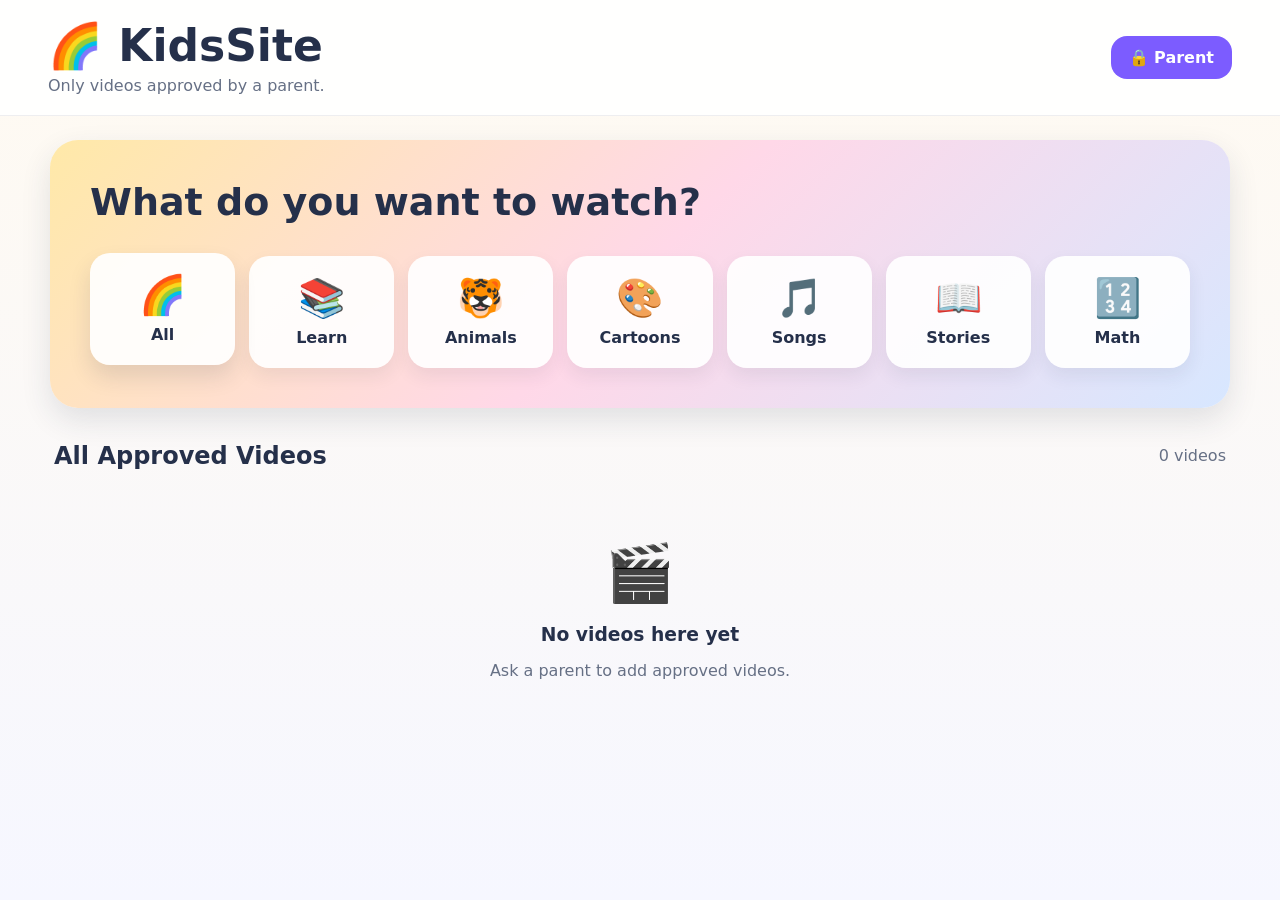
==== index.html @ f69fe959 "Add files via upload" ====
<!DOCTYPE html>
<html lang="en">
<head>
  <meta charset="UTF-8" />
  <meta name="viewport" content="width=device-width, initial-scale=1.0" />
  <meta name="theme-color" content="#7c5cff" />
  <meta name="referrer" content="strict-origin-when-cross-origin" />
  <title>KidsSite</title>
  <link rel="stylesheet" href="style.css" />
</head>
<body>
  <header class="topbar">
    <div>
      <h1>🌈 KidsSite</h1>
      <p>Only videos approved by a parent.</p>
    </div>
    <button id="parentBtn" class="parent-btn">🔒 Parent</button>
  </header>

  <main>
    <section class="hero">
      <h2>What do you want to watch?</h2>
      <div class="categories" id="categories"></div>
    </section>

    <section>
      <div class="section-heading">
        <h2 id="sectionTitle">All Approved Videos</h2>
        <span id="videoCount"></span>
      </div>
      <div class="video-grid" id="videoGrid"></div>
      <div id="emptyState" class="empty-state hidden">
        <div class="empty-icon">🎬</div>
        <h3>No videos here yet</h3>
        <p>Ask a parent to add approved videos.</p>
      </div>
    </section>
  </main>

  <div id="playerModal" class="modal hidden" aria-hidden="true">
    <div class="modal-card player-card">
      <div class="player-top">
        <div>
          <strong id="playerTitle">Video</strong>
          <div id="timerLabel" class="timer-label">⏱️ Timer: Off</div>
        </div>
        <button id="closePlayer" class="icon-btn">✕</button>
      </div>
      <div class="video-wrap">
        <iframe
          id="playerFrame"
          src=""
          title="Approved kids video"
          frameborder="0"
          allow="accelerometer; autoplay; clipboard-write; encrypted-media; gyroscope; picture-in-picture; web-share"
          referrerpolicy="strict-origin-when-cross-origin"
          allowfullscreen></iframe>
      </div>
      <button id="homeBtn" class="big-home-btn">🏠 Go Home</button>
    </div>
  </div>

  <div id="parentModal" class="modal hidden" aria-hidden="true">
    <div class="modal-card parent-card">
      <div class="modal-title-row">
        <h2>Parent Mode</h2>
        <button id="closeParent" class="icon-btn">✕</button>
      </div>

      <div id="pinGate">
        <p>Enter the parent PIN.</p>
        <input id="pinInput" type="password" inputmode="numeric" maxlength="6" placeholder="PIN" />
        <button id="unlockBtn" class="primary-btn">Unlock</button>
        <p class="small-note">Default PIN for this first version: <strong>1234</strong></p>
      </div>

      <div id="parentPanel" class="hidden">
        <div class="panel-block">
          <h3>➕ Add approved video</h3>
          <label>Video title
            <input id="videoTitleInput" type="text" placeholder="e.g. Learn Colours" />
          </label>
          <label>YouTube link
            <input id="videoUrlInput" type="url" placeholder="https://www.youtube.com/watch?v=..." />
          </label>
          <label>Category
            <select id="videoCategoryInput"></select>
          </label>
          <button id="addVideoBtn" class="primary-btn">Add Video</button>
          <p id="addMessage" class="status-text"></p>
        </div>

        <div class="panel-block">
          <h3>⏱️ Viewing timer</h3>
          <div class="timer-options">
            <button class="timer-option" data-minutes="0">Off</button>
            <button class="timer-option" data-minutes="15">15 min</button>
            <button class="timer-option" data-minutes="30">30 min</button>
            <button class="timer-option" data-minutes="45">45 min</button>
            <button class="timer-option" data-minutes="60">60 min</button>
          </div>
          <p class="small-note">When time runs out, video playback closes and KidsSite locks viewing until a parent resets the timer.</p>
        </div>

        <div class="panel-block">
          <h3>🗑️ Manage approved videos</h3>
          <div id="manageList" class="manage-list"></div>
        </div>

        <div class="panel-block">
          <h3>🔑 Change PIN</h3>
          <input id="newPinInput" type="password" inputmode="numeric" maxlength="6" placeholder="New 4–6 digit PIN" />
          <button id="changePinBtn" class="secondary-btn">Change PIN</button>
          <p id="pinMessage" class="status-text"></p>
        </div>
      </div>
    </div>
  </div>

  <div id="timeUpOverlay" class="time-up hidden">
    <div class="time-up-card">
      <div class="time-up-icon">🌙</div>
      <h2>Screen time finished</h2>
      <p>Ask a parent when you're ready to watch again.</p>
      <button id="parentUnlockFromTimeUp" class="parent-btn">🔒 Parent</button>
    </div>
  </div>

  <script src="script.js"></script>
</body>
</html>
---- style.css ----
:root {
  --bg: #fffaf1;
  --card: #ffffff;
  --text: #25304a;
  --muted: #667085;
  --primary: #7c5cff;
  --primary-dark: #6546e8;
  --shadow: 0 12px 30px rgba(37, 48, 74, 0.12);
}

* { box-sizing: border-box; }
body {
  margin: 0;
  font-family: ui-rounded, "Arial Rounded MT Bold", system-ui, -apple-system, BlinkMacSystemFont, "Segoe UI", sans-serif;
  background: linear-gradient(180deg, #fffaf1 0%, #f6f7ff 100%);
  color: var(--text);
  min-height: 100vh;
}
button, input, select { font: inherit; }
button { cursor: pointer; }

.topbar {
  display: flex;
  align-items: center;
  justify-content: space-between;
  gap: 20px;
  padding: 20px clamp(18px, 4vw, 48px);
  background: rgba(255,255,255,0.9);
  backdrop-filter: blur(10px);
  position: sticky;
  top: 0;
  z-index: 20;
  border-bottom: 1px solid rgba(37,48,74,.08);
}
.topbar h1 { margin: 0; font-size: clamp(28px, 5vw, 44px); }
.topbar p { margin: 4px 0 0; color: var(--muted); }
.parent-btn, .primary-btn, .secondary-btn, .big-home-btn {
  border: 0;
  border-radius: 16px;
  padding: 12px 18px;
  font-weight: 800;
}
.parent-btn, .primary-btn, .big-home-btn { background: var(--primary); color: white; }
.parent-btn:hover, .primary-btn:hover, .big-home-btn:hover { background: var(--primary-dark); }
.secondary-btn { background: #eef0ff; color: #4435a8; }

main { width: min(1180px, calc(100% - 28px)); margin: 0 auto; padding: 24px 0 60px; }
.hero {
  background: linear-gradient(135deg, #ffe9a8, #ffd8e8, #d7e7ff);
  border-radius: 28px;
  padding: clamp(22px, 5vw, 40px);
  box-shadow: var(--shadow);
  margin-bottom: 34px;
}
.hero h2 { margin-top: 0; font-size: clamp(26px, 4vw, 38px); }
.categories { display: grid; grid-template-columns: repeat(auto-fit, minmax(130px, 1fr)); gap: 14px; }
.category-btn {
  border: 0;
  background: rgba(255,255,255,0.92);
  border-radius: 20px;
  padding: 18px 12px;
  min-height: 112px;
  box-shadow: 0 8px 18px rgba(37,48,74,.08);
  transition: transform .15s ease, box-shadow .15s ease;
}
.category-btn:hover, .category-btn.active { transform: translateY(-3px); box-shadow: 0 12px 22px rgba(37,48,74,.13); }
.category-emoji { font-size: 38px; display: block; margin-bottom: 8px; }
.category-name { font-weight: 900; color: var(--text); }

.section-heading { display: flex; align-items: center; justify-content: space-between; gap: 16px; margin: 22px 4px 16px; }
.section-heading h2 { margin: 0; }
.section-heading span { color: var(--muted); }
.video-grid { display: grid; grid-template-columns: repeat(auto-fit, minmax(230px, 1fr)); gap: 20px; }
.video-card {
  border: 0;
  text-align: left;
  background: var(--card);
  border-radius: 22px;
  overflow: hidden;
  box-shadow: var(--shadow);
  padding: 0;
  transition: transform .15s ease;
}
.video-card:hover { transform: translateY(-4px); }
.thumb-wrap { position: relative; aspect-ratio: 16/9; background: #e8eaf5; overflow: hidden; }
.thumb-wrap img { width: 100%; height: 100%; object-fit: cover; display: block; }
.play-badge {
  position: absolute;
  inset: 50% auto auto 50%;
  transform: translate(-50%,-50%);
  width: 58px; height: 58px;
  border-radius: 50%;
  display: grid; place-items: center;
  background: rgba(255,255,255,.92);
  font-size: 24px;
  box-shadow: 0 8px 20px rgba(0,0,0,.18);
}
.video-info { padding: 15px 16px 18px; }
.video-info strong { display: block; font-size: 18px; }
.video-info span { display: inline-block; margin-top: 7px; color: var(--muted); font-size: 14px; }
.empty-state { text-align: center; padding: 54px 20px; color: var(--muted); }
.empty-state h3 { color: var(--text); margin-bottom: 8px; }
.empty-icon { font-size: 56px; }

.modal {
  position: fixed;
  inset: 0;
  background: rgba(21,26,43,.68);
  z-index: 100;
  display: grid;
  place-items: center;
  padding: 18px;
}
.modal-card {
  background: white;
  width: min(940px, 100%);
  max-height: 92vh;
  overflow: auto;
  border-radius: 26px;
  box-shadow: 0 24px 80px rgba(0,0,0,.25);
}
.player-card { padding: 18px; }
.player-top, .modal-title-row { display: flex; justify-content: space-between; align-items: center; gap: 12px; }
.player-top { padding: 4px 2px 14px; }
.icon-btn { border: 0; background: #f0f2f8; width: 42px; height: 42px; border-radius: 50%; font-weight: 900; }
.video-wrap { aspect-ratio: 16/9; background: #000; border-radius: 18px; overflow: hidden; }
.video-wrap iframe { width: 100%; height: 100%; display: block; }
.big-home-btn { width: 100%; margin-top: 14px; font-size: 18px; }
.timer-label { color: var(--muted); margin-top: 5px; font-size: 14px; }

.parent-card { padding: 24px; }
.parent-card input, .parent-card select {
  width: 100%;
  border: 2px solid #e3e6ef;
  border-radius: 14px;
  padding: 12px 14px;
  margin: 7px 0 12px;
  outline: none;
}
.parent-card input:focus, .parent-card select:focus { border-color: var(--primary); }
.parent-card label { font-weight: 700; display: block; }
.panel-block { border-top: 1px solid #edf0f6; padding-top: 20px; margin-top: 20px; }
.timer-options { display: flex; flex-wrap: wrap; gap: 10px; }
.timer-option { border: 2px solid #e3e6ef; background: white; padding: 10px 14px; border-radius: 999px; font-weight: 800; }
.timer-option.active { border-color: var(--primary); background: #f0edff; color: #5036c7; }
.small-note, .status-text { color: var(--muted); font-size: 14px; }
.manage-list { display: grid; gap: 10px; }
.manage-row { display: flex; align-items: center; justify-content: space-between; gap: 12px; background: #f7f8fc; padding: 12px 14px; border-radius: 14px; }
.manage-row button { border: 0; background: #ffe7e7; color: #9b1c1c; padding: 8px 10px; border-radius: 10px; font-weight: 800; }

.time-up {
  position: fixed;
  inset: 0;
  z-index: 200;
  display: grid;
  place-items: center;
  background: linear-gradient(160deg, #5e54c9, #202a5b);
  padding: 20px;
  color: white;
}
.time-up-card { text-align: center; width: min(480px, 100%); }
.time-up-icon { font-size: 72px; }
.time-up-card h2 { font-size: 34px; margin-bottom: 8px; }
.time-up-card .parent-btn { margin-top: 14px; background: white; color: #4335a7; }
.hidden { display: none !important; }

@media (max-width: 640px) {
  .topbar { align-items: flex-start; }
  .topbar p { font-size: 13px; }
  .parent-btn { padding: 10px 12px; }
  .categories { grid-template-columns: repeat(2, 1fr); }
  .category-btn { min-height: 96px; }
  .video-grid { grid-template-columns: 1fr 1fr; gap: 12px; }
  .video-info strong { font-size: 15px; }
  .video-info { padding: 12px; }
}
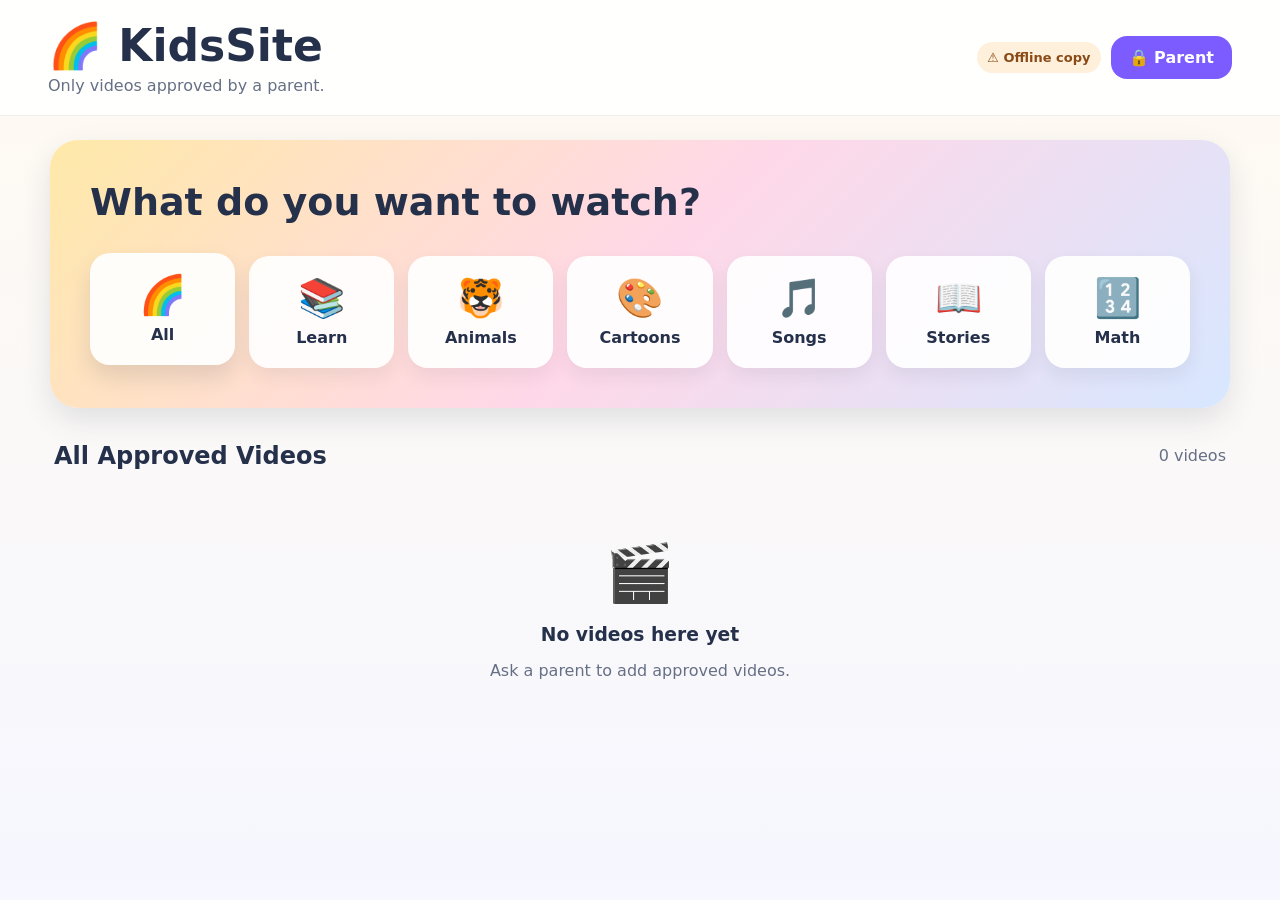
==== commit cdc6d9aa: "Add files via upload" ====
--- a/index.html
+++ b/index.html
@@ -14,7 +14,10 @@
       <h1>🌈 KidsSite</h1>
       <p>Only videos approved by a parent.</p>
     </div>
-    <button id="parentBtn" class="parent-btn">🔒 Parent</button>
+    <div class="top-actions">
+      <span id="syncStatus" class="sync-status">☁️ Syncing…</span>
+      <button id="parentBtn" class="parent-btn">🔒 Parent</button>
+    </div>
   </header>
 
   <main>
@@ -69,12 +72,20 @@
 
       <div id="pinGate">
         <p>Enter the parent PIN.</p>
-        <input id="pinInput" type="password" inputmode="numeric" maxlength="6" placeholder="PIN" />
+        <input id="pinInput" type="password" inputmode="numeric" maxlength="12" placeholder="Parent PIN" autocomplete="off" />
         <button id="unlockBtn" class="primary-btn">Unlock</button>
-        <p class="small-note">Default PIN for this first version: <strong>1234</strong></p>
+        <p id="pinStatus" class="status-text"></p>
+        <p class="small-note">The parent PIN is checked by Cloudflare and is not stored in the website files.</p>
       </div>
 
       <div id="parentPanel" class="hidden">
+        <div id="importBlock" class="panel-block import-box hidden">
+          <h3>☁️ Move laptop videos to the cloud</h3>
+          <p id="importText" class="small-note"></p>
+          <button id="importVideosBtn" class="secondary-btn">Import saved videos</button>
+          <p id="importMessage" class="status-text"></p>
+        </div>
+
         <div class="panel-block">
           <h3>➕ Add approved video</h3>
           <label>Video title
@@ -99,19 +110,12 @@
             <button class="timer-option" data-minutes="45">45 min</button>
             <button class="timer-option" data-minutes="60">60 min</button>
           </div>
-          <p class="small-note">When time runs out, video playback closes and KidsSite locks viewing until a parent resets the timer.</p>
+          <p class="small-note">The viewing timer stays on each device. The approved video list is synced through Cloudflare.</p>
         </div>
 
         <div class="panel-block">
           <h3>🗑️ Manage approved videos</h3>
           <div id="manageList" class="manage-list"></div>
-        </div>
-
-        <div class="panel-block">
-          <h3>🔑 Change PIN</h3>
-          <input id="newPinInput" type="password" inputmode="numeric" maxlength="6" placeholder="New 4–6 digit PIN" />
-          <button id="changePinBtn" class="secondary-btn">Change PIN</button>
-          <p id="pinMessage" class="status-text"></p>
         </div>
       </div>
     </div>
--- a/style.css
+++ b/style.css
@@ -174,3 +174,13 @@
   .video-info strong { font-size: 15px; }
   .video-info { padding: 12px; }
 }
+
+/* Cloud-sync additions */
+.top-actions { display: flex; align-items: center; gap: 10px; }
+.sync-status { font-size: 13px; font-weight: 800; color: #356d4b; background: #e9f8ef; border-radius: 999px; padding: 8px 10px; white-space: nowrap; }
+.sync-status.error { color: #8a4a16; background: #fff0dc; }
+.import-box { background: #f5f2ff; border: 1px solid #e4dcff; border-radius: 18px; padding: 18px; }
+@media (max-width: 640px) {
+  .top-actions { flex-direction: column-reverse; align-items: flex-end; gap: 6px; }
+  .sync-status { font-size: 11px; padding: 5px 8px; }
+}
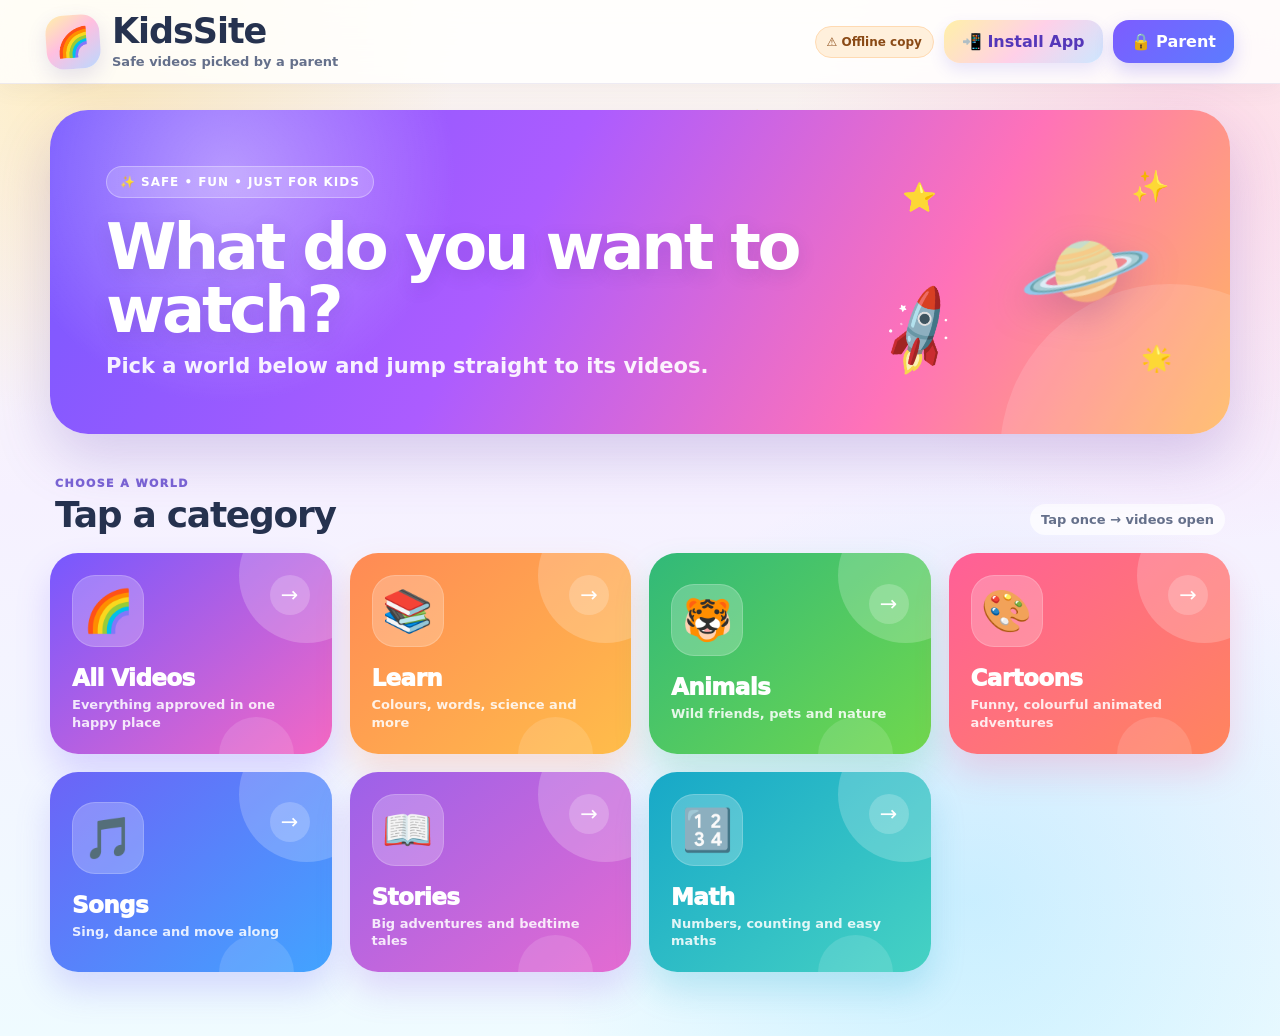
==== commit 3202ac8a: "Add files via upload" ====
--- a/index.html
+++ b/index.html
@@ -4,38 +4,94 @@
   <meta charset="UTF-8" />
   <meta name="viewport" content="width=device-width, initial-scale=1.0" />
   <meta name="theme-color" content="#7c5cff" />
+  <meta name="application-name" content="KidsSite" />
+  <meta name="apple-mobile-web-app-capable" content="yes" />
+  <meta name="apple-mobile-web-app-status-bar-style" content="default" />
+  <meta name="apple-mobile-web-app-title" content="KidsSite" />
+  <link rel="manifest" href="/manifest.webmanifest" />
+  <link rel="apple-touch-icon" href="/apple-touch-icon.png" />
   <meta name="referrer" content="strict-origin-when-cross-origin" />
   <title>KidsSite</title>
   <link rel="stylesheet" href="style.css" />
 </head>
 <body>
+  <div class="page-sparkles" aria-hidden="true">
+    <span>⭐</span><span>☁️</span><span>✨</span><span>🌟</span><span>☁️</span><span>✨</span>
+  </div>
+
   <header class="topbar">
-    <div>
-      <h1>🌈 KidsSite</h1>
-      <p>Only videos approved by a parent.</p>
+    <div class="brand">
+      <div class="brand-bubble">🌈</div>
+      <div>
+        <h1>KidsSite</h1>
+        <p>Safe videos picked by a parent</p>
+      </div>
     </div>
     <div class="top-actions">
       <span id="syncStatus" class="sync-status">☁️ Syncing…</span>
+      <button id="installBtn" class="install-btn" type="button">📲 Install App</button>
       <button id="parentBtn" class="parent-btn">🔒 Parent</button>
     </div>
   </header>
 
   <main>
-    <section class="hero">
-      <h2>What do you want to watch?</h2>
-      <div class="categories" id="categories"></div>
-    </section>
-
-    <section>
-      <div class="section-heading">
-        <h2 id="sectionTitle">All Approved Videos</h2>
-        <span id="videoCount"></span>
-      </div>
+    <div id="homeView">
+      <section class="hero">
+        <div class="hero-copy">
+          <span class="hero-pill">✨ SAFE • FUN • JUST FOR KIDS</span>
+          <h2>What do you want to watch?</h2>
+          <p>Pick a world below and jump straight to its videos.</p>
+        </div>
+        <div class="hero-art" aria-hidden="true">
+          <span class="hero-planet">🪐</span>
+          <span class="hero-rocket">🚀</span>
+          <span class="hero-star one">⭐</span>
+          <span class="hero-star two">✨</span>
+          <span class="hero-star three">🌟</span>
+        </div>
+      </section>
+
+      <section class="category-section">
+        <div class="home-section-heading">
+          <div>
+            <span class="mini-label">CHOOSE A WORLD</span>
+            <h2>Tap a category</h2>
+          </div>
+          <div class="tap-hint">Tap once → videos open</div>
+        </div>
+        <div class="categories" id="categories"></div>
+      </section>
+    </div>
+
+    <section id="categoryView" class="category-view hidden" data-category="all">
+      <div id="categoryBanner" class="category-banner">
+        <button id="backCategories" class="back-btn" type="button">← Categories</button>
+        <div class="category-banner-content">
+          <div id="categoryBannerEmoji" class="category-banner-emoji">🌈</div>
+          <div>
+            <span class="category-kicker">YOU PICKED</span>
+            <h2 id="categoryBannerTitle">All Videos</h2>
+            <p id="categoryBannerText">Every approved video in one place.</p>
+          </div>
+        </div>
+        <div id="categoryScene" class="category-scene" aria-hidden="true"></div>
+        <div class="banner-bubbles" aria-hidden="true"><span></span><span></span><span></span></div>
+      </div>
+
+      <div class="section-heading video-heading">
+        <div>
+          <span class="mini-label">READY TO WATCH?</span>
+          <h2 id="sectionTitle">Choose a video</h2>
+        </div>
+        <span id="videoCount" class="video-count"></span>
+      </div>
+
       <div class="video-grid" id="videoGrid"></div>
       <div id="emptyState" class="empty-state hidden">
         <div class="empty-icon">🎬</div>
         <h3>No videos here yet</h3>
-        <p>Ask a parent to add approved videos.</p>
+        <p>Ask a parent to add an approved video to this category.</p>
+        <button id="emptyBackBtn" class="secondary-btn" type="button">← Pick another category</button>
       </div>
     </section>
   </main>
@@ -47,17 +103,10 @@
           <strong id="playerTitle">Video</strong>
           <div id="timerLabel" class="timer-label">⏱️ Timer: Off</div>
         </div>
-        <button id="closePlayer" class="icon-btn">✕</button>
-      </div>
-      <div class="video-wrap">
-        <iframe
-          id="playerFrame"
-          src=""
-          title="Approved kids video"
-          frameborder="0"
-          allow="accelerometer; autoplay; clipboard-write; encrypted-media; gyroscope; picture-in-picture; web-share"
-          referrerpolicy="strict-origin-when-cross-origin"
-          allowfullscreen></iframe>
+        <button id="closePlayer" class="icon-btn" aria-label="Close video">✕</button>
+      </div>
+      <div class="video-wrap" id="videoWrap">
+        <div id="playerFrame" class="youtube-player-host" aria-label="Approved kids video"></div>
       </div>
       <button id="homeBtn" class="big-home-btn">🏠 Go Home</button>
     </div>
@@ -66,8 +115,11 @@
   <div id="parentModal" class="modal hidden" aria-hidden="true">
     <div class="modal-card parent-card">
       <div class="modal-title-row">
-        <h2>Parent Mode</h2>
-        <button id="closeParent" class="icon-btn">✕</button>
+        <div>
+          <span class="mini-label">GROWN-UPS ONLY</span>
+          <h2>🔒 Parent Mode</h2>
+        </div>
+        <button id="closeParent" class="icon-btn" aria-label="Close parent mode">✕</button>
       </div>
 
       <div id="pinGate">
@@ -79,6 +131,41 @@
       </div>
 
       <div id="parentPanel" class="hidden">
+        <div class="panel-block dashboard-panel">
+          <div class="dashboard-title-row">
+            <div>
+              <span class="mini-label">VIEWING ACTIVITY</span>
+              <h3>📊 Parent Dashboard</h3>
+            </div>
+            <div class="dashboard-actions">
+              <button id="refreshStatsBtn" class="dashboard-refresh" type="button">↻ Refresh</button>
+              <button id="resetStatsBtn" class="dashboard-reset" type="button">🧹 Reset Watch History</button>
+            </div>
+          </div>
+          <div class="dashboard-grid">
+            <div class="stat-card stat-watch"><span>Today watched</span><strong id="dashTodayTime">0 min</strong><small>Resets automatically each day</small></div>
+            <div class="stat-card stat-plays"><span>Videos today</span><strong id="dashTodayPlays">0</strong><small>Videos started</small></div>
+            <div class="stat-card stat-category"><span>Top category</span><strong id="dashTopCategory">—</strong><small>Last 7 days</small></div>
+            <div class="stat-card stat-approved"><span>Approved</span><strong id="dashApproved">0</strong><small>Videos available</small></div>
+          </div>
+          <div class="dashboard-detail-grid">
+            <div class="activity-panel">
+              <div class="dashboard-subhead"><strong>Daily watch time • Last 7 days</strong><span id="dashWeekTime">0 min total</span></div>
+              <div id="activityBars" class="activity-bars"></div>
+            </div>
+            <div class="top-video-panel">
+              <span class="dashboard-icon">🏆</span>
+              <div>
+                <small>Most played video</small>
+                <strong id="dashTopVideo">No viewing yet</strong>
+                <span id="dashTopVideoMeta">Start watching to see activity.</span>
+              </div>
+            </div>
+          </div>
+          <p id="dashboardStatus" class="small-note dashboard-status">Today starts at 0 each new day. The 7-day chart keeps each day separately.</p>
+          <p class="small-note reset-note">Use <strong>Reset Watch History</strong> once you finish testing. It clears viewing statistics only — approved videos stay saved.</p>
+        </div>
+
         <div id="importBlock" class="panel-block import-box hidden">
           <h3>☁️ Move laptop videos to the cloud</h3>
           <p id="importText" class="small-note"></p>
@@ -86,7 +173,7 @@
           <p id="importMessage" class="status-text"></p>
         </div>
 
-        <div class="panel-block">
+        <div class="panel-block add-video-panel">
           <h3>➕ Add approved video</h3>
           <label>Video title
             <input id="videoTitleInput" type="text" placeholder="e.g. Learn Colours" />
@@ -121,6 +208,25 @@
     </div>
   </div>
 
+  <div id="installHelpModal" class="modal hidden" aria-hidden="true">
+    <div class="modal-card install-help-card">
+      <div class="modal-title-row">
+        <div>
+          <span class="mini-label">KIDSSITE APP</span>
+          <h2>📲 Install KidsSite</h2>
+        </div>
+        <button id="closeInstallHelp" class="icon-btn" aria-label="Close install help">✕</button>
+      </div>
+      <div class="install-help-body">
+        <div class="app-icon-preview"><img src="/icon-192.png" alt="KidsSite app icon" /></div>
+        <div>
+          <p id="installHelpText">Use your browser menu and choose <strong>Install app</strong> or <strong>Add to Home screen</strong>.</p>
+          <p class="small-note">Once installed, KidsSite opens like an app and still uses the same cloud-synced approved videos.</p>
+        </div>
+      </div>
+    </div>
+  </div>
+
   <div id="timeUpOverlay" class="time-up hidden">
     <div class="time-up-card">
       <div class="time-up-icon">🌙</div>
--- a/style.css
+++ b/style.css
@@ -1,186 +1,379 @@
 :root {
-  --bg: #fffaf1;
-  --card: #ffffff;
-  --text: #25304a;
-  --muted: #667085;
-  --primary: #7c5cff;
-  --primary-dark: #6546e8;
-  --shadow: 0 12px 30px rgba(37, 48, 74, 0.12);
+  --ink: #26324f;
+  --muted: #65708b;
+  --white: #ffffff;
+  --purple: #7557ff;
+  --purple-dark: #5b3fe0;
+  --shadow: 0 18px 40px rgba(54, 48, 104, .14);
+  --soft-shadow: 0 10px 24px rgba(54, 48, 104, .11);
 }
 
 * { box-sizing: border-box; }
+html { scroll-behavior: smooth; }
 body {
   margin: 0;
-  font-family: ui-rounded, "Arial Rounded MT Bold", system-ui, -apple-system, BlinkMacSystemFont, "Segoe UI", sans-serif;
-  background: linear-gradient(180deg, #fffaf1 0%, #f6f7ff 100%);
-  color: var(--text);
   min-height: 100vh;
-}
+  color: var(--ink);
+  font-family: ui-rounded, "Arial Rounded MT Bold", "Trebuchet MS", system-ui, -apple-system, BlinkMacSystemFont, "Segoe UI", sans-serif;
+  background:
+    radial-gradient(circle at 8% 7%, rgba(255, 216, 102, .35), transparent 22rem),
+    radial-gradient(circle at 93% 14%, rgba(255, 122, 196, .23), transparent 25rem),
+    radial-gradient(circle at 76% 87%, rgba(77, 205, 255, .24), transparent 27rem),
+    linear-gradient(180deg, #fff9ef 0%, #f6f1ff 48%, #effbff 100%);
+  overflow-x: hidden;
+}
+
+body[data-category="all"] { background: radial-gradient(circle at 10% 15%,#fff2a8 0,transparent 25rem), radial-gradient(circle at 90% 20%,#ffb7dc 0,transparent 28rem), linear-gradient(180deg,#fff8ec,#f0eeff 52%,#e9fbff); }
+body[data-category="learn"] { background: radial-gradient(circle at 12% 12%,rgba(255,214,96,.55),transparent 24rem), radial-gradient(circle at 88% 25%,rgba(255,143,90,.30),transparent 26rem), linear-gradient(180deg,#fff9df,#fff1d5 48%,#fff8ef); }
+body[data-category="animals"] { background: radial-gradient(circle at 12% 10%,rgba(132,223,116,.45),transparent 24rem), radial-gradient(circle at 92% 25%,rgba(36,164,100,.28),transparent 30rem), linear-gradient(180deg,#efffe9,#e2f8e4 52%,#f6fff0); }
+body[data-category="cartoons"] { background: radial-gradient(circle at 12% 12%,rgba(255,115,175,.37),transparent 26rem), radial-gradient(circle at 88% 20%,rgba(255,183,95,.36),transparent 28rem), linear-gradient(180deg,#fff0f6,#fff5e9 52%,#f8efff); }
+body[data-category="songs"] { background: radial-gradient(circle at 14% 10%,rgba(106,96,246,.34),transparent 26rem), radial-gradient(circle at 90% 18%,rgba(61,174,255,.32),transparent 28rem), linear-gradient(180deg,#eef0ff,#e9f6ff 52%,#f3efff); }
+body[data-category="stories"] { background: radial-gradient(circle at 16% 12%,rgba(128,87,203,.26),transparent 25rem), radial-gradient(circle at 88% 22%,rgba(220,105,204,.23),transparent 28rem), linear-gradient(180deg,#f0eaff,#eee7fb 52%,#faf1ff); }
+body[data-category="math"] { background: radial-gradient(circle at 12% 12%,rgba(46,204,194,.34),transparent 25rem), radial-gradient(circle at 90% 20%,rgba(255,183,76,.24),transparent 28rem), linear-gradient(180deg,#eafcff,#e9fff9 52%,#fff8e8); }
 button, input, select { font: inherit; }
-button { cursor: pointer; }
+button { cursor: pointer; -webkit-tap-highlight-color: transparent; }
+.hidden { display: none !important; }
+
+.page-sparkles { position: fixed; inset: 0; pointer-events: none; z-index: -1; overflow: hidden; opacity: .55; }
+.page-sparkles span { position: absolute; filter: drop-shadow(0 5px 8px rgba(80, 67, 120, .12)); animation: floaty 7s ease-in-out infinite; }
+.page-sparkles span:nth-child(1) { left: 4%; top: 18%; font-size: 24px; }
+.page-sparkles span:nth-child(2) { left: 86%; top: 34%; font-size: 34px; animation-delay: -1s; }
+.page-sparkles span:nth-child(3) { left: 14%; top: 78%; font-size: 25px; animation-delay: -2.4s; }
+.page-sparkles span:nth-child(4) { left: 92%; top: 75%; font-size: 22px; animation-delay: -3s; }
+.page-sparkles span:nth-child(5) { left: 41%; top: 90%; font-size: 30px; animation-delay: -4.2s; }
+.page-sparkles span:nth-child(6) { left: 58%; top: 12%; font-size: 19px; animation-delay: -5s; }
+@keyframes floaty { 0%,100% { transform: translateY(0) rotate(-4deg); } 50% { transform: translateY(-14px) rotate(5deg); } }
 
 .topbar {
+  position: sticky;
+  top: 0;
+  z-index: 30;
   display: flex;
   align-items: center;
   justify-content: space-between;
-  gap: 20px;
-  padding: 20px clamp(18px, 4vw, 48px);
-  background: rgba(255,255,255,0.9);
-  backdrop-filter: blur(10px);
-  position: sticky;
-  top: 0;
-  z-index: 20;
-  border-bottom: 1px solid rgba(37,48,74,.08);
-}
-.topbar h1 { margin: 0; font-size: clamp(28px, 5vw, 44px); }
-.topbar p { margin: 4px 0 0; color: var(--muted); }
-.parent-btn, .primary-btn, .secondary-btn, .big-home-btn {
+  gap: 18px;
+  padding: 14px clamp(16px, 4vw, 46px);
+  background: rgba(255,255,255,.82);
+  backdrop-filter: blur(16px);
+  border-bottom: 1px solid rgba(91, 75, 159, .10);
+  box-shadow: 0 5px 22px rgba(76, 62, 127, .06);
+}
+.brand { display: flex; align-items: center; gap: 12px; }
+.brand-bubble {
+  width: 54px; height: 54px; border-radius: 18px; display: grid; place-items: center; font-size: 28px;
+  background: linear-gradient(145deg, #fff1a8, #ffbfe0 45%, #b9d9ff);
+  box-shadow: 0 8px 20px rgba(89, 74, 159, .15);
+  transform: rotate(-4deg);
+}
+.topbar h1 { margin: 0; font-size: clamp(25px, 4vw, 35px); line-height: 1; letter-spacing: -.03em; }
+.topbar p { margin: 5px 0 0; color: var(--muted); font-size: 13px; font-weight: 700; }
+.top-actions { display: flex; align-items: center; gap: 10px; }
+.sync-status { font-size: 12px; font-weight: 900; color: #28704a; background: #e8f8ef; border: 1px solid #c9eed7; border-radius: 999px; padding: 8px 11px; white-space: nowrap; }
+.sync-status.error { color: #8a4a16; background: #fff0dc; border-color: #ffdab2; }
+.install-btn {
   border: 0;
-  border-radius: 16px;
-  padding: 12px 18px;
-  font-weight: 800;
-}
-.parent-btn, .primary-btn, .big-home-btn { background: var(--primary); color: white; }
-.parent-btn:hover, .primary-btn:hover, .big-home-btn:hover { background: var(--primary-dark); }
-.secondary-btn { background: #eef0ff; color: #4435a8; }
-
-main { width: min(1180px, calc(100% - 28px)); margin: 0 auto; padding: 24px 0 60px; }
+  color: #5537b9;
+  background: linear-gradient(135deg, #fff0a8, #ffd0e8 52%, #cde7ff);
+  box-shadow: 0 7px 16px rgba(102,86,230,.14);
+  white-space: nowrap;
+}
+.install-btn.ready { animation: installPulse 1.8s ease-in-out infinite; }
+@keyframes installPulse { 0%,100% { transform: scale(1); } 50% { transform: scale(1.035); } }
+.install-help-card { width: min(560px,100%); padding: 24px; }
+.install-help-body { display: grid; grid-template-columns: 110px 1fr; align-items: center; gap: 20px; padding-top: 20px; }
+.app-icon-preview { width: 104px; height: 104px; border-radius: 27px; overflow: hidden; box-shadow: 0 14px 30px rgba(83,59,170,.22); }
+.app-icon-preview img { width: 100%; height: 100%; display: block; }
+.install-help-body p { margin: 0 0 10px; line-height: 1.5; }
+
+.parent-btn, .primary-btn, .secondary-btn, .big-home-btn, .landscape-fullscreen-btn, .install-btn {
+  border: 0; border-radius: 16px; padding: 12px 18px; font-weight: 900;
+}
+.parent-btn, .primary-btn, .big-home-btn {
+  color: white;
+  background: linear-gradient(135deg, #7d5cff, #5c7cff);
+  box-shadow: 0 8px 18px rgba(102, 86, 230, .25);
+}
+.parent-btn:hover, .primary-btn:hover, .big-home-btn:hover { transform: translateY(-1px); filter: brightness(.98); }
+.secondary-btn { background: #f0ecff; color: #5741c3; }
+
+main { width: min(1180px, calc(100% - 28px)); margin: 0 auto; padding: 26px 0 64px; }
 .hero {
-  background: linear-gradient(135deg, #ffe9a8, #ffd8e8, #d7e7ff);
-  border-radius: 28px;
-  padding: clamp(22px, 5vw, 40px);
-  box-shadow: var(--shadow);
-  margin-bottom: 34px;
-}
-.hero h2 { margin-top: 0; font-size: clamp(26px, 4vw, 38px); }
-.categories { display: grid; grid-template-columns: repeat(auto-fit, minmax(130px, 1fr)); gap: 14px; }
+  position: relative;
+  overflow: hidden;
+  display: grid;
+  grid-template-columns: minmax(0, 1.45fr) minmax(220px, .55fr);
+  min-height: 310px;
+  align-items: center;
+  padding: clamp(28px, 5vw, 56px);
+  border-radius: 38px;
+  background:
+    radial-gradient(circle at 15% 20%, rgba(255,255,255,.38), transparent 22%),
+    linear-gradient(120deg, #7658ff 0%, #ac5cff 40%, #ff72b8 73%, #ffb75e 100%);
+  color: white;
+  box-shadow: 0 24px 55px rgba(104, 70, 188, .23);
+}
+.hero::after { content: ""; position: absolute; width: 340px; height: 340px; border-radius: 50%; right: -110px; bottom: -190px; background: rgba(255,255,255,.13); }
+.hero-copy { position: relative; z-index: 2; max-width: 730px; }
+.hero-pill { display: inline-block; padding: 8px 13px; border-radius: 999px; background: rgba(255,255,255,.19); border: 1px solid rgba(255,255,255,.30); font-size: 12px; font-weight: 900; letter-spacing: .08em; }
+.hero h2 { font-size: clamp(34px, 6vw, 64px); line-height: .98; margin: 18px 0 13px; letter-spacing: -.05em; text-shadow: 0 5px 18px rgba(74, 43, 136, .16); }
+.hero p { margin: 0; font-size: clamp(16px, 2.2vw, 21px); font-weight: 700; color: rgba(255,255,255,.92); }
+.hero-art { position: relative; min-height: 210px; z-index: 2; }
+.hero-planet { position: absolute; font-size: 100px; right: 25px; top: 45px; transform: rotate(12deg); filter: drop-shadow(0 12px 18px rgba(80, 43, 119, .25)); }
+.hero-rocket { position: absolute; font-size: 64px; left: 0; bottom: 7px; transform: rotate(-28deg); animation: rocketBob 3.8s ease-in-out infinite; }
+.hero-star { position: absolute; animation: twinkle 2.2s ease-in-out infinite; }
+.hero-star.one { top: 14px; left: 22px; font-size: 28px; }
+.hero-star.two { right: 4px; top: 1px; font-size: 31px; animation-delay: -.8s; }
+.hero-star.three { right: 2px; bottom: 4px; font-size: 25px; animation-delay: -1.4s; }
+@keyframes rocketBob { 0%,100% { transform: translateY(0) rotate(-28deg); } 50% { transform: translateY(-12px) rotate(-23deg); } }
+@keyframes twinkle { 0%,100% { transform: scale(.85) rotate(0); opacity: .72; } 50% { transform: scale(1.18) rotate(9deg); opacity: 1; } }
+
+.category-section { margin-top: 38px; }
+.home-section-heading, .section-heading { display: flex; align-items: end; justify-content: space-between; gap: 16px; margin: 0 5px 18px; }
+.home-section-heading h2, .section-heading h2 { margin: 3px 0 0; font-size: clamp(26px, 4vw, 36px); letter-spacing: -.035em; }
+.mini-label, .category-kicker { font-size: 11px; font-weight: 1000; letter-spacing: .13em; color: #7a64d4; }
+.tap-hint, .video-count { color: var(--muted); font-weight: 800; font-size: 13px; background: rgba(255,255,255,.7); padding: 8px 11px; border-radius: 999px; }
+.categories { display: grid; grid-template-columns: repeat(4, minmax(0,1fr)); gap: 18px; }
 .category-btn {
-  border: 0;
-  background: rgba(255,255,255,0.92);
-  border-radius: 20px;
-  padding: 18px 12px;
-  min-height: 112px;
-  box-shadow: 0 8px 18px rgba(37,48,74,.08);
-  transition: transform .15s ease, box-shadow .15s ease;
-}
-.category-btn:hover, .category-btn.active { transform: translateY(-3px); box-shadow: 0 12px 22px rgba(37,48,74,.13); }
-.category-emoji { font-size: 38px; display: block; margin-bottom: 8px; }
-.category-name { font-weight: 900; color: var(--text); }
-
-.section-heading { display: flex; align-items: center; justify-content: space-between; gap: 16px; margin: 22px 4px 16px; }
-.section-heading h2 { margin: 0; }
-.section-heading span { color: var(--muted); }
-.video-grid { display: grid; grid-template-columns: repeat(auto-fit, minmax(230px, 1fr)); gap: 20px; }
-.video-card {
-  border: 0;
-  text-align: left;
-  background: var(--card);
-  border-radius: 22px;
-  overflow: hidden;
-  box-shadow: var(--shadow);
-  padding: 0;
-  transition: transform .15s ease;
-}
-.video-card:hover { transform: translateY(-4px); }
-.thumb-wrap { position: relative; aspect-ratio: 16/9; background: #e8eaf5; overflow: hidden; }
-.thumb-wrap img { width: 100%; height: 100%; object-fit: cover; display: block; }
-.play-badge {
-  position: absolute;
-  inset: 50% auto auto 50%;
-  transform: translate(-50%,-50%);
-  width: 58px; height: 58px;
-  border-radius: 50%;
-  display: grid; place-items: center;
-  background: rgba(255,255,255,.92);
-  font-size: 24px;
-  box-shadow: 0 8px 20px rgba(0,0,0,.18);
-}
-.video-info { padding: 15px 16px 18px; }
-.video-info strong { display: block; font-size: 18px; }
-.video-info span { display: inline-block; margin-top: 7px; color: var(--muted); font-size: 14px; }
-.empty-state { text-align: center; padding: 54px 20px; color: var(--muted); }
-.empty-state h3 { color: var(--text); margin-bottom: 8px; }
-.empty-icon { font-size: 56px; }
-
-.modal {
-  position: fixed;
-  inset: 0;
-  background: rgba(21,26,43,.68);
-  z-index: 100;
-  display: grid;
-  place-items: center;
-  padding: 18px;
-}
-.modal-card {
-  background: white;
-  width: min(940px, 100%);
-  max-height: 92vh;
-  overflow: auto;
-  border-radius: 26px;
-  box-shadow: 0 24px 80px rgba(0,0,0,.25);
-}
-.player-card { padding: 18px; }
-.player-top, .modal-title-row { display: flex; justify-content: space-between; align-items: center; gap: 12px; }
-.player-top { padding: 4px 2px 14px; }
-.icon-btn { border: 0; background: #f0f2f8; width: 42px; height: 42px; border-radius: 50%; font-weight: 900; }
-.video-wrap { aspect-ratio: 16/9; background: #000; border-radius: 18px; overflow: hidden; }
+  --cat1: #8368ff; --cat2: #5e8aff;
+  position: relative; overflow: hidden; min-height: 190px; border: 0; border-radius: 28px; padding: 22px; text-align: left; color: white;
+  background: linear-gradient(140deg, var(--cat1), var(--cat2));
+  box-shadow: 0 18px 34px color-mix(in srgb, var(--cat1) 22%, transparent);
+  transition: transform .18s ease, box-shadow .18s ease;
+}
+.category-btn::before { content: ""; position: absolute; width: 135px; height: 135px; border-radius: 50%; right: -42px; top: -45px; background: rgba(255,255,255,.20); }
+.category-btn::after { content: ""; position: absolute; width: 75px; height: 75px; border-radius: 50%; right: 38px; bottom: -38px; background: rgba(255,255,255,.13); }
+.category-btn:hover { transform: translateY(-6px) rotate(-.5deg); }
+.category-btn:active { transform: scale(.98); }
+.category-btn[data-category="all"] { --cat1:#7658ff; --cat2:#f468c4; }
+.category-btn[data-category="learn"] { --cat1:#ff8a55; --cat2:#ffbd4a; }
+.category-btn[data-category="animals"] { --cat1:#31b979; --cat2:#70d84d; }
+.category-btn[data-category="cartoons"] { --cat1:#ff5f98; --cat2:#ff855d; }
+.category-btn[data-category="songs"] { --cat1:#6c63f7; --cat2:#42a4ff; }
+.category-btn[data-category="stories"] { --cat1:#9c61e9; --cat2:#e46bd1; }
+.category-btn[data-category="math"] { --cat1:#17a8c8; --cat2:#46d2c3; }
+.category-topline { display: flex; align-items: flex-start; justify-content: space-between; position: relative; z-index: 2; }
+.category-emoji { width: 72px; height: 72px; border-radius: 23px; display: grid; place-items: center; font-size: 41px; background: rgba(255,255,255,.23); box-shadow: inset 0 0 0 1px rgba(255,255,255,.18); }
+.category-arrow { width: 40px; height: 40px; border-radius: 50%; display: grid; place-items: center; background: rgba(255,255,255,.20); font-size: 21px; transition: transform .18s ease; }
+.category-btn:hover .category-arrow { transform: translateX(4px); }
+.category-name { display: block; position: relative; z-index: 2; margin-top: 18px; font-size: 23px; font-weight: 1000; letter-spacing: -.025em; }
+.category-desc { display: block; position: relative; z-index: 2; margin-top: 5px; font-size: 13px; font-weight: 750; color: rgba(255,255,255,.86); line-height: 1.35; }
+
+.category-view { animation: viewIn .24s ease; }
+@keyframes viewIn { from { opacity: 0; transform: translateY(8px); } to { opacity: 1; transform: none; } }
+.category-banner {
+  --banner1:#7658ff; --banner2:#f468c4;
+  position: relative; overflow: hidden; display: flex; align-items: center; min-height: 220px; padding: 30px clamp(22px, 4vw, 40px); border-radius: 34px;
+  background: linear-gradient(130deg, var(--banner1), var(--banner2)); color: white; box-shadow: var(--shadow);
+}
+.category-view[data-category="learn"] .category-banner { --banner1:#ff8a55; --banner2:#ffbd4a; }
+.category-view[data-category="animals"] .category-banner { --banner1:#31b979; --banner2:#70d84d; }
+.category-view[data-category="cartoons"] .category-banner { --banner1:#ff5f98; --banner2:#ff855d; }
+.category-view[data-category="songs"] .category-banner { --banner1:#6c63f7; --banner2:#42a4ff; }
+.category-view[data-category="stories"] .category-banner { --banner1:#9c61e9; --banner2:#e46bd1; }
+.category-view[data-category="math"] .category-banner { --banner1:#17a8c8; --banner2:#46d2c3; }
+
+.category-view[data-category="learn"] .category-banner { background: radial-gradient(circle at 85% 30%,rgba(255,255,255,.20),transparent 16rem), linear-gradient(130deg,#ff8454,#ffbf47); }
+.category-view[data-category="animals"] .category-banner { background: radial-gradient(circle at 85% 30%,rgba(255,255,255,.16),transparent 16rem), linear-gradient(130deg,#168f61,#67cf55); }
+.category-view[data-category="cartoons"] .category-banner { background: radial-gradient(circle at 84% 26%,rgba(255,255,255,.22),transparent 15rem), linear-gradient(130deg,#ff4d9d,#ff8a58 62%,#ffc05b); }
+.category-view[data-category="songs"] .category-banner { background: radial-gradient(circle at 84% 24%,rgba(255,255,255,.18),transparent 16rem), linear-gradient(130deg,#664de9,#367df5 58%,#31c9ef); }
+.category-view[data-category="stories"] .category-banner { background: radial-gradient(circle at 82% 20%,rgba(255,238,158,.22),transparent 14rem), linear-gradient(130deg,#5534a6,#8a4fc8 58%,#d263bd); }
+.category-view[data-category="math"] .category-banner { background: radial-gradient(circle at 85% 28%,rgba(255,255,255,.20),transparent 15rem), linear-gradient(130deg,#0b93b2,#35c9b5 62%,#ffba52); }
+.category-scene { position:absolute; inset:0; pointer-events:none; z-index:1; overflow:hidden; }
+.category-scene span { position:absolute; filter:drop-shadow(0 10px 15px rgba(25,34,73,.18)); opacity:.92; animation:sceneFloat 4.5s ease-in-out infinite; }
+.category-scene span:nth-child(1) { right:9%; top:19%; font-size:58px; transform:rotate(8deg); }
+.category-scene span:nth-child(2) { right:24%; bottom:12%; font-size:42px; animation-delay:-1.1s; }
+.category-scene span:nth-child(3) { right:3%; bottom:7%; font-size:35px; animation-delay:-2.2s; }
+.category-scene span:nth-child(4) { right:31%; top:13%; font-size:30px; animation-delay:-3.1s; }
+@keyframes sceneFloat { 0%,100%{ translate:0 0; rotate:-3deg; } 50%{ translate:0 -10px; rotate:5deg; } }
+.category-view[data-category="animals"] .video-card { border-color:rgba(29,153,93,.14); box-shadow:0 10px 24px rgba(33,131,86,.12); }
+.category-view[data-category="songs"] .video-card { border-color:rgba(85,89,230,.14); box-shadow:0 10px 24px rgba(75,87,210,.12); }
+.category-view[data-category="stories"] .video-card { border-color:rgba(131,75,181,.14); box-shadow:0 10px 24px rgba(112,64,161,.12); }
+.category-view[data-category="math"] .video-card { border-color:rgba(20,157,170,.14); box-shadow:0 10px 24px rgba(18,148,166,.12); }
+.back-btn { position: absolute; top: 20px; left: 20px; z-index: 4; border: 1px solid rgba(255,255,255,.35); background: rgba(255,255,255,.20); color: white; padding: 9px 13px; border-radius: 999px; font-weight: 900; backdrop-filter: blur(5px); }
+.category-banner-content { display: flex; align-items: center; gap: 22px; padding-top: 26px; position: relative; z-index: 2; }
+.category-banner-emoji { width: 100px; height: 100px; flex: 0 0 auto; display: grid; place-items: center; border-radius: 30px; background: rgba(255,255,255,.23); font-size: 58px; box-shadow: inset 0 0 0 1px rgba(255,255,255,.18); }
+.category-kicker { color: rgba(255,255,255,.78); }
+.category-banner h2 { margin: 2px 0 7px; font-size: clamp(34px, 5vw, 54px); letter-spacing: -.05em; }
+.category-banner p { margin: 0; font-size: 17px; font-weight: 700; color: rgba(255,255,255,.90); }
+.banner-bubbles span { position: absolute; border-radius: 50%; background: rgba(255,255,255,.13); }
+.banner-bubbles span:nth-child(1) { width: 190px; height: 190px; right: -55px; top: -70px; }
+.banner-bubbles span:nth-child(2) { width: 90px; height: 90px; right: 105px; bottom: -40px; }
+.banner-bubbles span:nth-child(3) { width: 46px; height: 46px; right: 185px; top: 38px; }
+.video-heading { margin-top: 30px; }
+.video-grid { display: grid; grid-template-columns: repeat(3, minmax(0,1fr)); gap: 20px; }
+.video-card { border: 0; text-align: left; background: rgba(255,255,255,.96); border-radius: 25px; overflow: hidden; box-shadow: var(--soft-shadow); padding: 0; transition: transform .17s ease, box-shadow .17s ease; border: 1px solid rgba(87,71,150,.07); }
+.video-card:hover { transform: translateY(-5px); box-shadow: 0 18px 35px rgba(54,48,104,.17); }
+.video-card:active { transform: scale(.985); }
+.thumb-wrap { position: relative; aspect-ratio: 16/9; background: #e9e9f4; overflow: hidden; }
+.thumb-wrap img { width: 100%; height: 100%; display: block; object-fit: cover; transition: transform .2s ease; }
+.video-card:hover .thumb-wrap img { transform: scale(1.035); }
+.play-badge { position: absolute; left: 16px; bottom: 14px; width: 48px; height: 48px; border-radius: 17px; display: grid; place-items: center; background: rgba(255,255,255,.94); color: #6e55f5; font-size: 19px; box-shadow: 0 8px 18px rgba(0,0,0,.18); }
+.video-info { padding: 15px 17px 18px; }
+.video-info strong { display: block; font-size: 17px; line-height: 1.25; }
+.video-info span { display: inline-block; margin-top: 8px; color: #6d7190; font-size: 13px; font-weight: 800; background: #f4f1ff; padding: 5px 8px; border-radius: 999px; }
+.empty-state { text-align: center; padding: 58px 20px; color: var(--muted); background: rgba(255,255,255,.66); border: 2px dashed rgba(104,90,169,.18); border-radius: 28px; }
+.empty-state h3 { color: var(--ink); margin: 8px 0; font-size: 25px; }
+.empty-state p { margin: 0 0 16px; }
+.empty-icon { font-size: 58px; }
+
+.modal { position: fixed; inset: 0; background: rgba(28,28,58,.72); z-index: 100; display: grid; place-items: center; padding: 18px; backdrop-filter: blur(5px); }
+.modal-card { background: #fff; width: min(940px,100%); max-height: 92vh; overflow: auto; border-radius: 30px; box-shadow: 0 28px 90px rgba(0,0,0,.30); }
+.player-card { padding: 18px; background: linear-gradient(180deg,#fff,#f7f6ff); }
+.player-top, .modal-title-row { display: flex; align-items: center; justify-content: space-between; gap: 12px; }
+.player-top { padding: 3px 2px 14px; }
+.player-top strong { font-size: 20px; }
+.icon-btn { border: 0; background: #f0eff8; width: 44px; height: 44px; border-radius: 50%; font-weight: 1000; color: #585b75; }
+.video-wrap { aspect-ratio: 16/9; background: #000; border-radius: 20px; overflow: hidden; box-shadow: 0 10px 30px rgba(0,0,0,.14); }
 .video-wrap iframe { width: 100%; height: 100%; display: block; }
-.big-home-btn { width: 100%; margin-top: 14px; font-size: 18px; }
-.timer-label { color: var(--muted); margin-top: 5px; font-size: 14px; }
-
-.parent-card { padding: 24px; }
-.parent-card input, .parent-card select {
-  width: 100%;
-  border: 2px solid #e3e6ef;
-  border-radius: 14px;
-  padding: 12px 14px;
-  margin: 7px 0 12px;
-  outline: none;
-}
-.parent-card input:focus, .parent-card select:focus { border-color: var(--primary); }
-.parent-card label { font-weight: 700; display: block; }
-.panel-block { border-top: 1px solid #edf0f6; padding-top: 20px; margin-top: 20px; }
+.youtube-player-host { width: 100%; height: 100%; display: block; background: #000; }
+.landscape-fullscreen-btn { width: 100%; margin-top: 12px; background: #ece9ff; color: #5741c3; font-size: 16px; }
+.big-home-btn { width: 100%; margin-top: 10px; font-size: 17px; }
+.timer-label { color: var(--muted); margin-top: 5px; font-size: 13px; font-weight: 700; }
+
+.parent-card { padding: 25px; background: linear-gradient(180deg,#fff,#fffcf5); }
+.parent-card h2 { margin: 3px 0 0; }
+.parent-card input, .parent-card select { width: 100%; border: 2px solid #e7e4f2; border-radius: 15px; padding: 12px 14px; margin: 7px 0 12px; outline: none; background: white; }
+.parent-card input:focus, .parent-card select:focus { border-color: var(--purple); box-shadow: 0 0 0 4px rgba(117,87,255,.10); }
+.parent-card label { display: block; font-weight: 850; }
+.panel-block { border-top: 1px solid #eeeaf6; padding-top: 20px; margin-top: 20px; }
+.add-video-panel { background: #fff9e9; border: 0; border-radius: 20px; padding: 18px; }
+.import-box { background: #f5f2ff; border: 1px solid #e4dcff; border-radius: 18px; padding: 18px; }
 .timer-options { display: flex; flex-wrap: wrap; gap: 10px; }
-.timer-option { border: 2px solid #e3e6ef; background: white; padding: 10px 14px; border-radius: 999px; font-weight: 800; }
-.timer-option.active { border-color: var(--primary); background: #f0edff; color: #5036c7; }
-.small-note, .status-text { color: var(--muted); font-size: 14px; }
+.timer-option { border: 2px solid #e3e0ee; background: white; padding: 10px 14px; border-radius: 999px; font-weight: 900; color: #565b76; }
+.timer-option.active { border-color: var(--purple); background: #efebff; color: #5036c7; }
+.small-note, .status-text { color: var(--muted); font-size: 13px; }
 .manage-list { display: grid; gap: 10px; }
-.manage-row { display: flex; align-items: center; justify-content: space-between; gap: 12px; background: #f7f8fc; padding: 12px 14px; border-radius: 14px; }
-.manage-row button { border: 0; background: #ffe7e7; color: #9b1c1c; padding: 8px 10px; border-radius: 10px; font-weight: 800; }
-
-.time-up {
-  position: fixed;
-  inset: 0;
-  z-index: 200;
-  display: grid;
-  place-items: center;
-  background: linear-gradient(160deg, #5e54c9, #202a5b);
-  padding: 20px;
-  color: white;
-}
-.time-up-card { text-align: center; width: min(480px, 100%); }
-.time-up-icon { font-size: 72px; }
-.time-up-card h2 { font-size: 34px; margin-bottom: 8px; }
-.time-up-card .parent-btn { margin-top: 14px; background: white; color: #4335a7; }
-.hidden { display: none !important; }
+.manage-row { display: flex; align-items: center; justify-content: space-between; gap: 12px; background: #f7f6fb; padding: 12px 14px; border-radius: 14px; }
+.manage-row button { border: 0; background: #ffe7e7; color: #9b1c1c; padding: 8px 10px; border-radius: 10px; font-weight: 900; }
+
+
+.dashboard-panel { margin-top:0; border-top:0; padding:20px; border-radius:22px; background:linear-gradient(145deg,#f8f6ff,#fffaf0); box-shadow:inset 0 0 0 1px rgba(105,84,193,.08); }
+.dashboard-title-row, .dashboard-subhead { display:flex; align-items:center; justify-content:space-between; gap:12px; }
+.dashboard-title-row h3 { margin:3px 0 0; font-size:24px; }
+.dashboard-refresh { border:0; border-radius:999px; padding:9px 13px; background:#ede9ff; color:#5a42c5; font-weight:900; }
+.dashboard-grid { display:grid; grid-template-columns:repeat(4,minmax(0,1fr)); gap:10px; margin-top:16px; }
+.stat-card { min-height:118px; padding:15px; border-radius:18px; display:flex; flex-direction:column; justify-content:center; overflow:hidden; position:relative; }
+.stat-card::after { content:""; position:absolute; width:70px; height:70px; border-radius:50%; right:-25px; top:-25px; background:rgba(255,255,255,.45); }
+.stat-card span { font-size:12px; font-weight:900; color:#666b83; }
+.stat-card strong { font-size:25px; line-height:1.05; margin:7px 0 5px; letter-spacing:-.03em; }
+.stat-card small { font-size:10px; color:#74788e; font-weight:700; }
+.stat-watch { background:#fff0d2; }
+.stat-plays { background:#e9f8ff; }
+.stat-category { background:#eee9ff; }
+.stat-approved { background:#e9f9ed; }
+.dashboard-detail-grid { display:grid; grid-template-columns:1.45fr .75fr; gap:12px; margin-top:12px; }
+.activity-panel, .top-video-panel { background:#fff; border-radius:18px; padding:15px; border:1px solid #eeeaf7; }
+.dashboard-subhead span { color:#777b91; font-size:11px; font-weight:800; }
+.activity-bars { display:grid; grid-template-columns:repeat(7,1fr); align-items:end; gap:7px; height:140px; margin-top:10px; }
+.activity-day { min-width:0; height:100%; display:grid; grid-template-rows:22px 1fr 18px; align-items:end; text-align:center; }
+.activity-value { color:#7b7990; font-size:9px; font-weight:900; }
+.activity-track { width:100%; height:100%; min-height:75px; display:flex; align-items:flex-end; justify-content:center; background:#f5f2fb; border-radius:9px; overflow:hidden; }
+.activity-track span { display:block; width:100%; min-height:4px; background:linear-gradient(180deg,#8a6aff,#5ac7ec); border-radius:9px 9px 4px 4px; transition:height .3s ease; }
+.activity-day small { color:#73778e; font-size:10px; font-weight:900; }
+.top-video-panel { display:flex; align-items:center; gap:12px; background:linear-gradient(145deg,#fff9df,#fff1d5); }
+.dashboard-icon { width:48px; height:48px; flex:0 0 auto; border-radius:16px; display:grid; place-items:center; background:#fff; font-size:25px; box-shadow:0 7px 16px rgba(101,83,30,.10); }
+.top-video-panel small, .top-video-panel span:not(.dashboard-icon) { display:block; color:#77756c; font-size:11px; font-weight:750; }
+.top-video-panel strong { display:block; margin:4px 0; font-size:15px; line-height:1.25; }
+.dashboard-status { margin:12px 2px 0; }
+
+.time-up { position: fixed; inset: 0; z-index: 200; display: grid; place-items: center; background: radial-gradient(circle at 50% 20%, #7168d8, #273366 70%); padding: 20px; color: white; }
+.time-up-card { text-align: center; width: min(480px,100%); }
+.time-up-icon { font-size: 74px; }
+.time-up-card h2 { font-size: 35px; margin-bottom: 8px; }
+.time-up-card .parent-btn { margin-top: 14px; background: white; color: #4335a7; box-shadow: none; }
+
+.video-wrap:fullscreen, .video-wrap:-webkit-full-screen { width: 100vw; height: 100vh; max-width: none; aspect-ratio: auto; border-radius: 0; background: #000; }
+.video-wrap:fullscreen iframe, .video-wrap:-webkit-full-screen iframe { width: 100%; height: 100%; }
+
+@media (max-width: 900px) {
+  .categories { grid-template-columns: repeat(2,minmax(0,1fr)); }
+  .video-grid { grid-template-columns: repeat(2,minmax(0,1fr)); }
+  .hero { grid-template-columns: 1fr .42fr; }
+  .hero-planet { font-size: 82px; }
+}
+
+
+@media (max-width: 760px) {
+  .dashboard-grid { grid-template-columns:repeat(2,minmax(0,1fr)); }
+  .dashboard-detail-grid { grid-template-columns:1fr; }
+  .stat-card { min-height:100px; }
+  .category-scene span:nth-child(2), .category-scene span:nth-child(4) { display:none; }
+  .category-scene span:nth-child(1) { right:4%; top:26%; font-size:43px; opacity:.72; }
+  .category-scene span:nth-child(3) { right:8%; bottom:6%; font-size:29px; opacity:.65; }
+}
 
 @media (max-width: 640px) {
-  .topbar { align-items: flex-start; }
-  .topbar p { font-size: 13px; }
-  .parent-btn { padding: 10px 12px; }
-  .categories { grid-template-columns: repeat(2, 1fr); }
-  .category-btn { min-height: 96px; }
-  .video-grid { grid-template-columns: 1fr 1fr; gap: 12px; }
-  .video-info strong { font-size: 15px; }
-  .video-info { padding: 12px; }
-}
-
-/* Cloud-sync additions */
-.top-actions { display: flex; align-items: center; gap: 10px; }
-.sync-status { font-size: 13px; font-weight: 800; color: #356d4b; background: #e9f8ef; border-radius: 999px; padding: 8px 10px; white-space: nowrap; }
-.sync-status.error { color: #8a4a16; background: #fff0dc; }
-.import-box { background: #f5f2ff; border: 1px solid #e4dcff; border-radius: 18px; padding: 18px; }
-@media (max-width: 640px) {
-  .top-actions { flex-direction: column-reverse; align-items: flex-end; gap: 6px; }
-  .sync-status { font-size: 11px; padding: 5px 8px; }
-}
+  .topbar { padding: 11px 13px; align-items: center; }
+  .brand-bubble { width: 43px; height: 43px; border-radius: 14px; font-size: 23px; }
+  .topbar h1 { font-size: 24px; }
+  .topbar p { display: none; }
+  .top-actions { gap: 6px; }
+  .sync-status { font-size: 10px; padding: 6px 8px; }
+  .install-btn { padding: 8px 9px; font-size: 11px; border-radius: 12px; }
+  .parent-btn { padding: 9px 11px; font-size: 12px; border-radius: 13px; }
+  main { width: min(100% - 20px,1180px); padding-top: 16px; }
+  .hero { min-height: 260px; padding: 28px 22px; border-radius: 30px; grid-template-columns: 1fr; }
+  .hero h2 { font-size: clamp(37px,12vw,51px); max-width: 330px; }
+  .hero p { font-size: 15px; max-width: 270px; }
+  .hero-art { position: absolute; right: 11px; bottom: 6px; width: 115px; min-height: 130px; opacity: .92; }
+  .hero-planet { font-size: 68px; right: 2px; top: 28px; }
+  .hero-rocket { font-size: 43px; left: 0; bottom: 0; }
+  .hero-star.one { left: 4px; top: 2px; }
+  .hero-star.two, .hero-star.three { display: none; }
+  .home-section-heading { align-items: center; }
+  .tap-hint { display: none; }
+  .categories { grid-template-columns: repeat(2,minmax(0,1fr)); gap: 12px; }
+  .category-btn { min-height: 164px; border-radius: 23px; padding: 16px; }
+  .category-emoji { width: 58px; height: 58px; font-size: 34px; border-radius: 19px; }
+  .category-arrow { width: 34px; height: 34px; font-size: 18px; }
+  .category-name { font-size: 19px; margin-top: 15px; }
+  .category-desc { font-size: 11px; }
+  .category-banner { min-height: 205px; padding: 28px 20px 24px; border-radius: 29px; }
+  .category-banner-content { gap: 14px; padding-top: 34px; align-items: center; }
+  .category-banner-emoji { width: 78px; height: 78px; font-size: 46px; border-radius: 24px; }
+  .category-banner h2 { font-size: 34px; }
+  .category-banner p { font-size: 13px; }
+  .back-btn { top: 14px; left: 14px; font-size: 12px; padding: 8px 11px; }
+  .video-heading { margin-top: 22px; align-items: center; }
+  .video-heading h2 { font-size: 26px; }
+  .video-grid { grid-template-columns: repeat(2,minmax(0,1fr)); gap: 12px; }
+  .video-card { border-radius: 18px; }
+  .video-info { padding: 11px 12px 13px; }
+  .video-info strong { font-size: 14px; }
+  .video-info span { font-size: 10px; margin-top: 6px; }
+  .play-badge { width: 39px; height: 39px; border-radius: 13px; left: 10px; bottom: 9px; font-size: 15px; }
+  .modal { padding: 10px; }
+  .modal-card { border-radius: 23px; }
+  .player-card { padding: 12px; }
+  .install-help-body { grid-template-columns: 76px 1fr; gap: 14px; }
+  .app-icon-preview { width: 72px; height: 72px; border-radius: 20px; }
+}
+
+
+@media (max-width: 390px) {
+  .categories { grid-template-columns: 1fr 1fr; gap: 9px; }
+  .category-btn { min-height: 150px; padding: 14px; }
+  .category-desc { display: none; }
+  .video-grid { grid-template-columns: 1fr; }
+}
+
+@media (prefers-reduced-motion: reduce) {
+  *, *::before, *::after { animation-duration: .01ms !important; animation-iteration-count: 1 !important; scroll-behavior: auto !important; }
+}
+
+
+.dashboard-actions { display:flex; align-items:center; gap:8px; flex-wrap:wrap; justify-content:flex-end; }
+.dashboard-reset {
+  border:0; border-radius:999px; padding:9px 13px;
+  background:#ffe9e9; color:#a02c2c; font-weight:900; cursor:pointer;
+}
+.dashboard-reset:hover { filter:brightness(.97); }
+.dashboard-reset:disabled { opacity:.55; cursor:not-allowed; }
+.reset-note { margin:6px 2px 0; color:#777b91; }
+.activity-day small { display:flex; flex-direction:column; gap:1px; }
+.activity-day small em { font-style:normal; font-size:8px; color:#a0a2b1; font-weight:800; }
+@media (max-width: 560px) {
+  .dashboard-title-row { align-items:flex-start; }
+  .dashboard-actions { justify-content:flex-start; }
+  .dashboard-reset, .dashboard-refresh { font-size:11px; padding:8px 10px; }
+}
